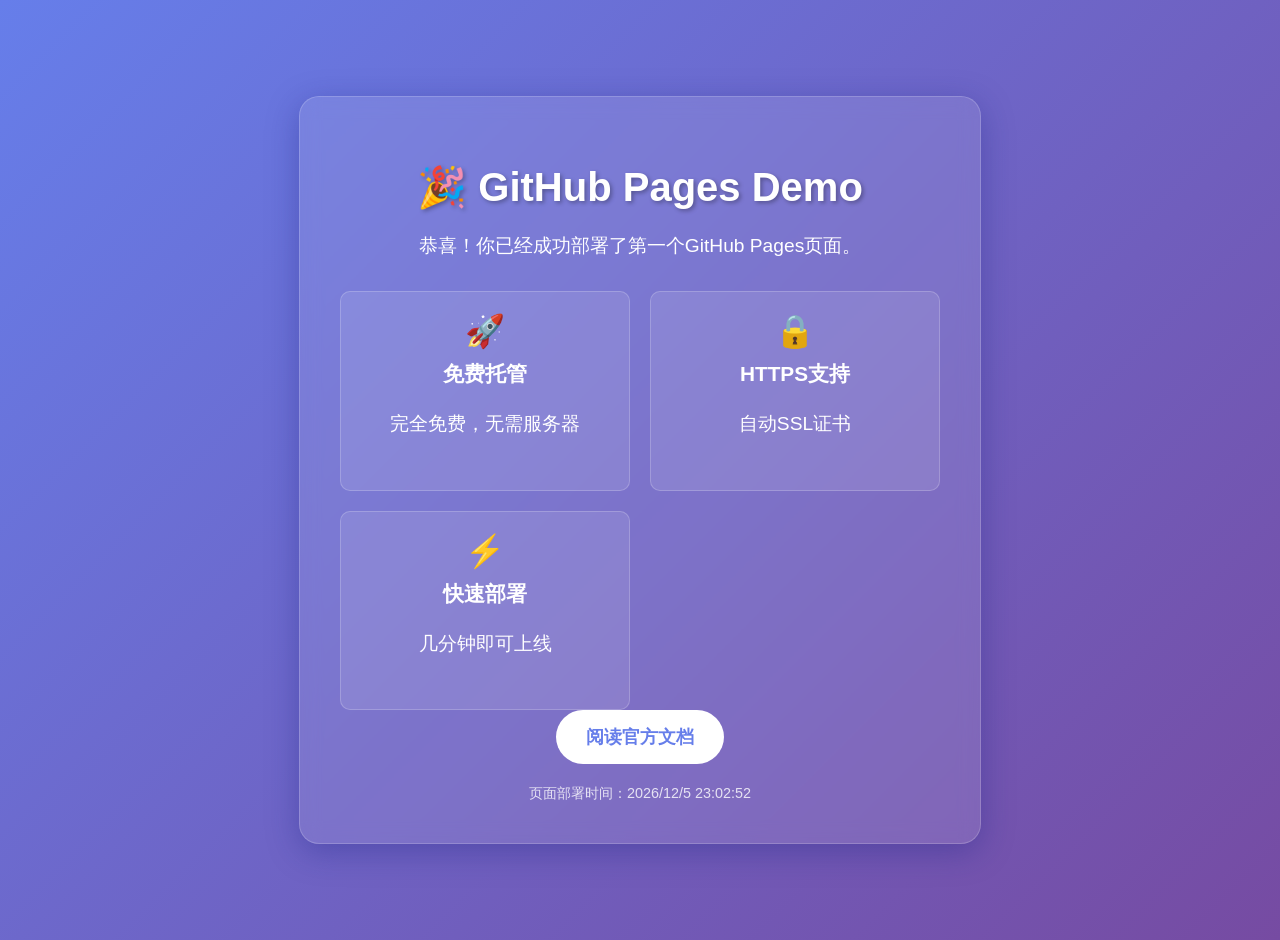
==== index.html @ e5f1f6f4 "first commit" ====
<!DOCTYPE html>
<html lang="zh-CN">
<head>
    <meta charset="UTF-8">
    <meta name="viewport" content="width=device-width, initial-scale=1.0">
    <title>GitHub Pages Demo</title>
    <style>
        body {
            font-family: 'Segoe UI', Tahoma, Geneva, Verdana, sans-serif;
            background: linear-gradient(135deg, #667eea 0%, #764ba2 100%);
            margin: 0;
            padding: 20px;
            display: flex;
            justify-content: center;
            align-items: center;
            min-height: 100vh;
            color: white;
        }
        .container {
            background: rgba(255, 255, 255, 0.1);
            backdrop-filter: blur(10px);
            border-radius: 20px;
            padding: 40px;
            text-align: center;
            box-shadow: 0 8px 32px 0 rgba(31, 38, 135, 0.37);
            border: 1px solid rgba(255, 255, 255, 0.18);
            max-width: 600px;
            width: 100%;
        }
        h1 {
            font-size: 2.5em;
            margin-bottom: 20px;
            text-shadow: 2px 2px 4px rgba(0,0,0,0.3);
        }
        p {
            font-size: 1.2em;
            line-height: 1.6;
            margin-bottom: 30px;
        }
        .button {
            background: white;
            color: #667eea;
            border: none;
            padding: 15px 30px;
            font-size: 1.1em;
            border-radius: 50px;
            cursor: pointer;
            transition: all 0.3s ease;
            font-weight: bold;
            text-decoration: none;
            display: inline-block;
        }
        .button:hover {
            transform: translateY(-3px);
            box-shadow: 0 10px 20px rgba(0,0,0,0.2);
        }
        .features {
            display: grid;
            grid-template-columns: repeat(auto-fit, minmax(200px, 1fr));
            gap: 20px;
            margin-top: 30px;
        }
        .feature {
            background: rgba(255,255,255,0.1);
            padding: 20px;
            border-radius: 10px;
            border: 1px solid rgba(255,255,255,0.2);
        }
        .feature h3 {
            margin-top: 0;
            font-size: 1.3em;
        }
        .emoji {
            font-size: 2em;
            margin-bottom: 10px;
            display: block;
        }
        .time {
            margin-top: 20px;
            font-size: 0.9em;
            opacity: 0.8;
        }
    </style>
</head>
<body>
    <div class="container">
        <h1>🎉 GitHub Pages Demo</h1>
        <p>恭喜！你已经成功部署了第一个GitHub Pages页面。</p>
        
        <div class="features">
            <div class="feature">
                <span class="emoji">🚀</span>
                <h3>免费托管</h3>
                <p>完全免费，无需服务器</p>
            </div>
            <div class="feature">
                <span class="emoji">🔒</span>
                <h3>HTTPS支持</h3>
                <p>自动SSL证书</p>
            </div>
            <div class="feature">
                <span class="emoji">⚡</span>
                <h3>快速部署</h3>
                <p>几分钟即可上线</p>
            </div>
        </div>
        
        <a href="https://docs.github.com/en/pages" class="button" target="_blank">
            阅读官方文档
        </a>
        
        <div class="time">
            页面部署时间：<span id="deploy-time"></span>
        </div>
    </div>

    <script>
        // 显示当前时间
        document.getElementById('deploy-time').textContent = new Date().toLocaleString('zh-CN');
        
        // 添加一些交互效果
        document.querySelector('.button').addEventListener('click', function(e) {
            e.preventDefault();
            alert('🎉 欢迎使用GitHub Pages！这是你的第一个静态网站。');
        });
    </script>
</body>
</html>
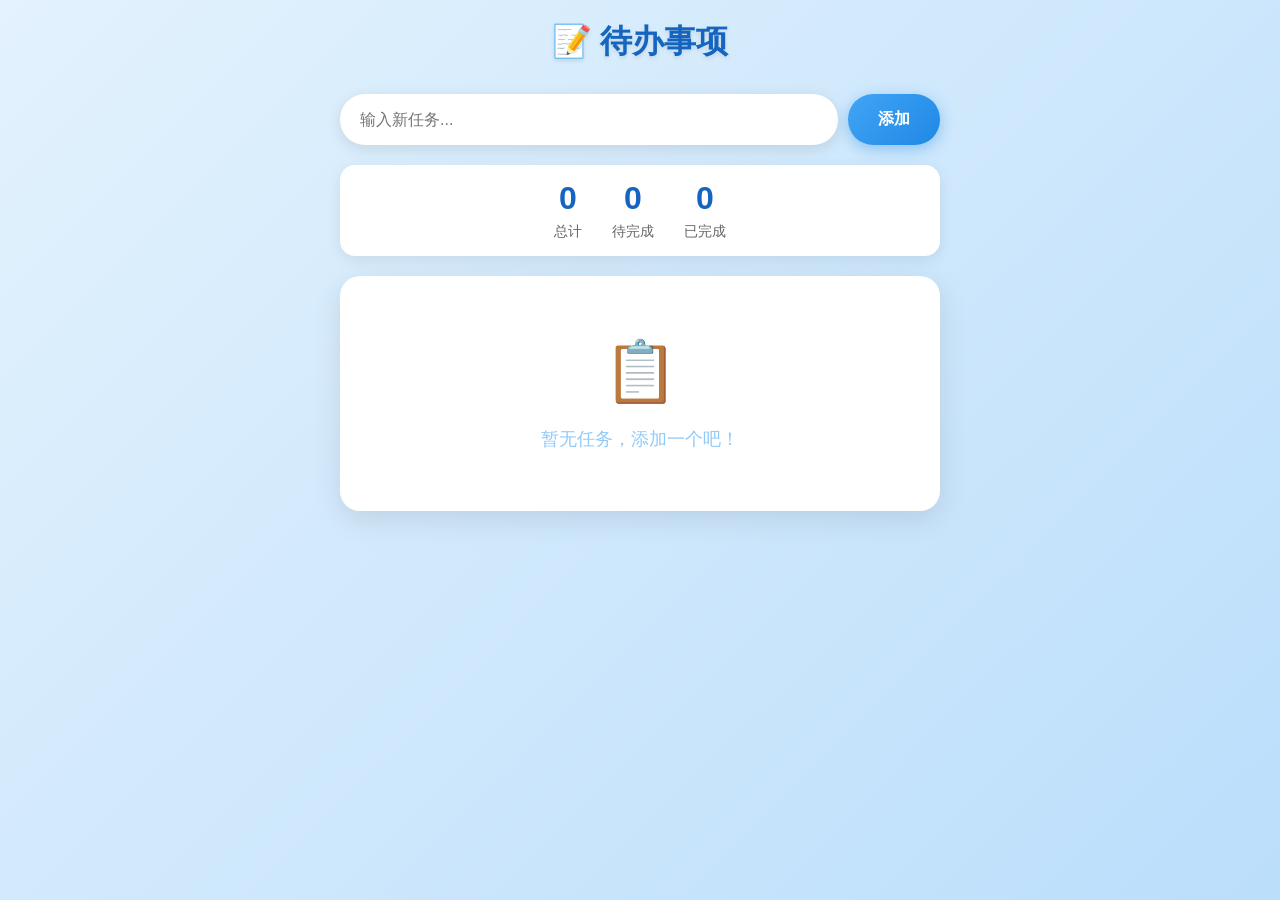
==== commit a595382f: "feat: 待办事项应用" ====
--- a/index.html
+++ b/index.html
@@ -3,126 +3,340 @@
 <head>
     <meta charset="UTF-8">
     <meta name="viewport" content="width=device-width, initial-scale=1.0">
-    <title>GitHub Pages Demo</title>
+    <title>待办事项</title>
     <style>
+        * {
+            margin: 0;
+            padding: 0;
+            box-sizing: border-box;
+        }
+
         body {
-            font-family: 'Segoe UI', Tahoma, Geneva, Verdana, sans-serif;
-            background: linear-gradient(135deg, #667eea 0%, #764ba2 100%);
-            margin: 0;
+            font-family: -apple-system, BlinkMacSystemFont, 'Segoe UI', Roboto, sans-serif;
+            background: linear-gradient(135deg, #e3f2fd 0%, #bbdefb 100%);
+            min-height: 100vh;
             padding: 20px;
+        }
+
+        .container {
+            max-width: 600px;
+            margin: 0 auto;
+        }
+
+        h1 {
+            text-align: center;
+            color: #1565c0;
+            margin-bottom: 30px;
+            font-size: 2em;
+            text-shadow: 0 2px 4px rgba(0,0,0,0.1);
+        }
+
+        .input-section {
+            display: flex;
+            gap: 10px;
+            margin-bottom: 20px;
+        }
+
+        .input-section input {
+            flex: 1;
+            padding: 15px 20px;
+            border: none;
+            border-radius: 25px;
+            font-size: 16px;
+            box-shadow: 0 4px 15px rgba(0,0,0,0.1);
+            outline: none;
+            transition: box-shadow 0.3s;
+        }
+
+        .input-section input:focus {
+            box-shadow: 0 4px 20px rgba(21, 101, 192, 0.3);
+        }
+
+        .input-section button {
+            padding: 15px 30px;
+            background: linear-gradient(135deg, #42a5f5 0%, #1e88e5 100%);
+            color: white;
+            border: none;
+            border-radius: 25px;
+            font-size: 16px;
+            font-weight: bold;
+            cursor: pointer;
+            box-shadow: 0 4px 15px rgba(30, 136, 229, 0.4);
+            transition: all 0.3s;
+        }
+
+        .input-section button:hover {
+            transform: translateY(-2px);
+            box-shadow: 0 6px 20px rgba(30, 136, 229, 0.5);
+        }
+
+        .stats {
             display: flex;
             justify-content: center;
+            gap: 30px;
+            margin-bottom: 20px;
+            padding: 15px;
+            background: white;
+            border-radius: 15px;
+            box-shadow: 0 4px 15px rgba(0,0,0,0.08);
+        }
+
+        .stat-item {
+            text-align: center;
+        }
+
+        .stat-number {
+            font-size: 2em;
+            font-weight: bold;
+            color: #1565c0;
+        }
+
+        .stat-label {
+            font-size: 0.9em;
+            color: #666;
+            margin-top: 5px;
+        }
+
+        .task-list {
+            background: white;
+            border-radius: 20px;
+            box-shadow: 0 8px 30px rgba(0,0,0,0.1);
+            overflow: hidden;
+        }
+
+        .task-item {
+            display: flex;
             align-items: center;
-            min-height: 100vh;
+            padding: 15px 20px;
+            border-bottom: 1px solid #e3f2fd;
+            transition: all 0.3s;
+            animation: slideIn 0.3s ease;
+        }
+
+        @keyframes slideIn {
+            from {
+                opacity: 0;
+                transform: translateX(-20px);
+            }
+            to {
+                opacity: 1;
+                transform: translateX(0);
+            }
+        }
+
+        .task-item:hover {
+            background: #f5f9ff;
+        }
+
+        .task-item:last-child {
+            border-bottom: none;
+        }
+
+        .task-checkbox {
+            width: 24px;
+            height: 24px;
+            border: 2px solid #90caf9;
+            border-radius: 50%;
+            margin-right: 15px;
+            cursor: pointer;
+            display: flex;
+            align-items: center;
+            justify-content: center;
+            transition: all 0.3s;
+            flex-shrink: 0;
+        }
+
+        .task-checkbox:hover {
+            border-color: #1e88e5;
+        }
+
+        .task-checkbox.checked {
+            background: linear-gradient(135deg, #42a5f5 0%, #1e88e5 100%);
+            border-color: #1e88e5;
+        }
+
+        .task-checkbox.checked::after {
+            content: '✓';
             color: white;
-        }
-        .container {
-            background: rgba(255, 255, 255, 0.1);
-            backdrop-filter: blur(10px);
-            border-radius: 20px;
-            padding: 40px;
+            font-size: 14px;
+            font-weight: bold;
+        }
+
+        .task-content {
+            flex: 1;
+            font-size: 16px;
+            color: #333;
+            transition: all 0.3s;
+        }
+
+        .task-content.completed {
+            text-decoration: line-through;
+            color: #999;
+        }
+
+        .task-delete {
+            width: 36px;
+            height: 36px;
+            background: #ffebee;
+            color: #ef5350;
+            border: none;
+            border-radius: 50%;
+            cursor: pointer;
+            font-size: 18px;
+            display: flex;
+            align-items: center;
+            justify-content: center;
+            transition: all 0.3s;
+            flex-shrink: 0;
+            margin-left: 10px;
+        }
+
+        .task-delete:hover {
+            background: #ef5350;
+            color: white;
+            transform: scale(1.1);
+        }
+
+        .empty-state {
             text-align: center;
-            box-shadow: 0 8px 32px 0 rgba(31, 38, 135, 0.37);
-            border: 1px solid rgba(255, 255, 255, 0.18);
-            max-width: 600px;
-            width: 100%;
-        }
-        h1 {
-            font-size: 2.5em;
+            padding: 60px 20px;
+            color: #90caf9;
+        }
+
+        .empty-state .icon {
+            font-size: 60px;
             margin-bottom: 20px;
-            text-shadow: 2px 2px 4px rgba(0,0,0,0.3);
-        }
-        p {
-            font-size: 1.2em;
-            line-height: 1.6;
-            margin-bottom: 30px;
-        }
-        .button {
-            background: white;
-            color: #667eea;
-            border: none;
-            padding: 15px 30px;
-            font-size: 1.1em;
-            border-radius: 50px;
-            cursor: pointer;
-            transition: all 0.3s ease;
-            font-weight: bold;
-            text-decoration: none;
-            display: inline-block;
-        }
-        .button:hover {
-            transform: translateY(-3px);
-            box-shadow: 0 10px 20px rgba(0,0,0,0.2);
-        }
-        .features {
-            display: grid;
-            grid-template-columns: repeat(auto-fit, minmax(200px, 1fr));
-            gap: 20px;
-            margin-top: 30px;
-        }
-        .feature {
-            background: rgba(255,255,255,0.1);
-            padding: 20px;
-            border-radius: 10px;
-            border: 1px solid rgba(255,255,255,0.2);
-        }
-        .feature h3 {
-            margin-top: 0;
-            font-size: 1.3em;
-        }
-        .emoji {
-            font-size: 2em;
-            margin-bottom: 10px;
-            display: block;
-        }
-        .time {
-            margin-top: 20px;
-            font-size: 0.9em;
-            opacity: 0.8;
+        }
+
+        .empty-state p {
+            font-size: 18px;
+        }
+
+        @media (max-width: 500px) {
+            h1 {
+                font-size: 1.5em;
+            }
+
+            .input-section {
+                flex-direction: column;
+            }
+
+            .input-section button {
+                width: 100%;
+            }
+
+            .stats {
+                gap: 15px;
+            }
+
+            .stat-number {
+                font-size: 1.5em;
+            }
         }
     </style>
 </head>
 <body>
     <div class="container">
-        <h1>🎉 GitHub Pages Demo</h1>
-        <p>恭喜！你已经成功部署了第一个GitHub Pages页面。</p>
-        
-        <div class="features">
-            <div class="feature">
-                <span class="emoji">🚀</span>
-                <h3>免费托管</h3>
-                <p>完全免费，无需服务器</p>
+        <h1>📝 待办事项</h1>
+
+        <div class="input-section">
+            <input type="text" id="taskInput" placeholder="输入新任务..." onkeypress="if(event.key==='Enter')addTask()">
+            <button onclick="addTask()">添加</button>
+        </div>
+
+        <div class="stats">
+            <div class="stat-item">
+                <div class="stat-number" id="totalCount">0</div>
+                <div class="stat-label">总计</div>
             </div>
-            <div class="feature">
-                <span class="emoji">🔒</span>
-                <h3>HTTPS支持</h3>
-                <p>自动SSL证书</p>
+            <div class="stat-item">
+                <div class="stat-number" id="pendingCount">0</div>
+                <div class="stat-label">待完成</div>
             </div>
-            <div class="feature">
-                <span class="emoji">⚡</span>
-                <h3>快速部署</h3>
-                <p>几分钟即可上线</p>
+            <div class="stat-item">
+                <div class="stat-number" id="completedCount">0</div>
+                <div class="stat-label">已完成</div>
             </div>
         </div>
-        
-        <a href="https://docs.github.com/en/pages" class="button" target="_blank">
-            阅读官方文档
-        </a>
-        
-        <div class="time">
-            页面部署时间：<span id="deploy-time"></span>
-        </div>
+
+        <div class="task-list" id="taskList"></div>
     </div>
 
     <script>
-        // 显示当前时间
-        document.getElementById('deploy-time').textContent = new Date().toLocaleString('zh-CN');
-        
-        // 添加一些交互效果
-        document.querySelector('.button').addEventListener('click', function(e) {
-            e.preventDefault();
-            alert('🎉 欢迎使用GitHub Pages！这是你的第一个静态网站。');
-        });
+        let tasks = JSON.parse(localStorage.getItem('tasks')) || [];
+
+        function saveTasks() {
+            localStorage.setItem('tasks', JSON.stringify(tasks));
+        }
+
+        function addTask() {
+            const input = document.getElementById('taskInput');
+            const content = input.value.trim();
+            if (!content) return;
+
+            tasks.unshift({
+                id: Date.now(),
+                content: content,
+                completed: false
+            });
+
+            saveTasks();
+            render();
+            input.value = '';
+            input.focus();
+        }
+
+        function toggleTask(id) {
+            const task = tasks.find(t => t.id === id);
+            if (task) {
+                task.completed = !task.completed;
+                saveTasks();
+                render();
+            }
+        }
+
+        function deleteTask(id) {
+            tasks = tasks.filter(t => t.id !== id);
+            saveTasks();
+            render();
+        }
+
+        function render() {
+            const list = document.getElementById('taskList');
+            const completed = tasks.filter(t => t.completed).length;
+            const pending = tasks.length - completed;
+
+            document.getElementById('totalCount').textContent = tasks.length;
+            document.getElementById('pendingCount').textContent = pending;
+            document.getElementById('completedCount').textContent = completed;
+
+            if (tasks.length === 0) {
+                list.innerHTML = `
+                    <div class="empty-state">
+                        <div class="icon">📋</div>
+                        <p>暂无任务，添加一个吧！</p>
+                    </div>
+                `;
+                return;
+            }
+
+            list.innerHTML = tasks.map(task => `
+                <div class="task-item">
+                    <div class="task-checkbox ${task.completed ? 'checked' : ''}" 
+                         onclick="toggleTask(${task.id})"></div>
+                    <span class="task-content ${task.completed ? 'completed' : ''}">${escapeHtml(task.content)}</span>
+                    <button class="task-delete" onclick="deleteTask(${task.id})">×</button>
+                </div>
+            `).join('');
+        }
+
+        function escapeHtml(text) {
+            const div = document.createElement('div');
+            div.textContent = text;
+            return div.innerHTML;
+        }
+
+        render();
     </script>
 </body>
 </html>
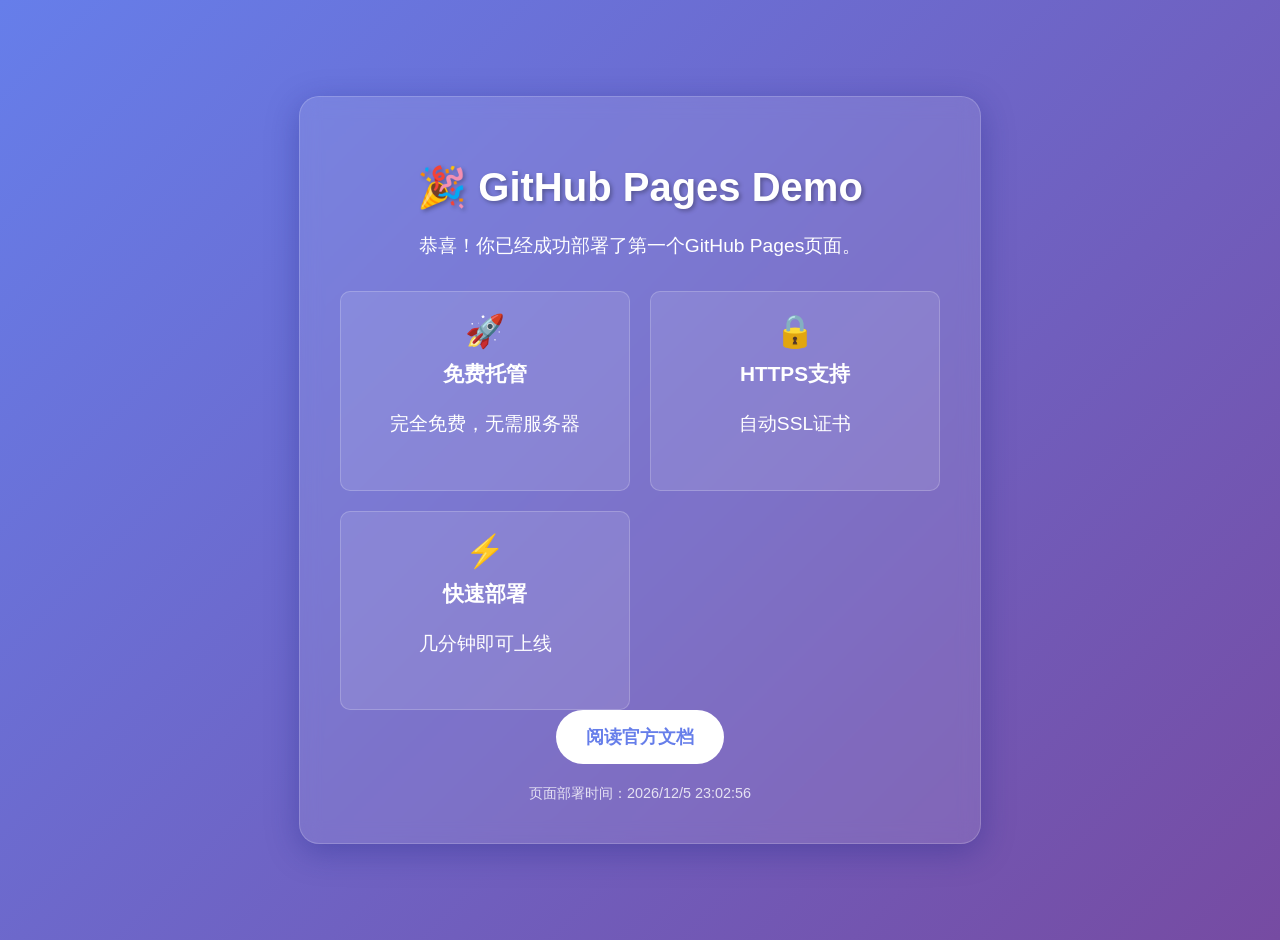
==== commit d5e2811b: "feat: 初始化 myhtml 项目" ====
--- a/index.html
+++ b/index.html
@@ -3,340 +3,126 @@
 <head>
     <meta charset="UTF-8">
     <meta name="viewport" content="width=device-width, initial-scale=1.0">
-    <title>待办事项</title>
+    <title>GitHub Pages Demo</title>
     <style>
-        * {
+        body {
+            font-family: 'Segoe UI', Tahoma, Geneva, Verdana, sans-serif;
+            background: linear-gradient(135deg, #667eea 0%, #764ba2 100%);
             margin: 0;
-            padding: 0;
-            box-sizing: border-box;
-        }
-
-        body {
-            font-family: -apple-system, BlinkMacSystemFont, 'Segoe UI', Roboto, sans-serif;
-            background: linear-gradient(135deg, #e3f2fd 0%, #bbdefb 100%);
-            min-height: 100vh;
             padding: 20px;
-        }
-
-        .container {
-            max-width: 600px;
-            margin: 0 auto;
-        }
-
-        h1 {
-            text-align: center;
-            color: #1565c0;
-            margin-bottom: 30px;
-            font-size: 2em;
-            text-shadow: 0 2px 4px rgba(0,0,0,0.1);
-        }
-
-        .input-section {
-            display: flex;
-            gap: 10px;
-            margin-bottom: 20px;
-        }
-
-        .input-section input {
-            flex: 1;
-            padding: 15px 20px;
-            border: none;
-            border-radius: 25px;
-            font-size: 16px;
-            box-shadow: 0 4px 15px rgba(0,0,0,0.1);
-            outline: none;
-            transition: box-shadow 0.3s;
-        }
-
-        .input-section input:focus {
-            box-shadow: 0 4px 20px rgba(21, 101, 192, 0.3);
-        }
-
-        .input-section button {
-            padding: 15px 30px;
-            background: linear-gradient(135deg, #42a5f5 0%, #1e88e5 100%);
-            color: white;
-            border: none;
-            border-radius: 25px;
-            font-size: 16px;
-            font-weight: bold;
-            cursor: pointer;
-            box-shadow: 0 4px 15px rgba(30, 136, 229, 0.4);
-            transition: all 0.3s;
-        }
-
-        .input-section button:hover {
-            transform: translateY(-2px);
-            box-shadow: 0 6px 20px rgba(30, 136, 229, 0.5);
-        }
-
-        .stats {
             display: flex;
             justify-content: center;
-            gap: 30px;
+            align-items: center;
+            min-height: 100vh;
+            color: white;
+        }
+        .container {
+            background: rgba(255, 255, 255, 0.1);
+            backdrop-filter: blur(10px);
+            border-radius: 20px;
+            padding: 40px;
+            text-align: center;
+            box-shadow: 0 8px 32px 0 rgba(31, 38, 135, 0.37);
+            border: 1px solid rgba(255, 255, 255, 0.18);
+            max-width: 600px;
+            width: 100%;
+        }
+        h1 {
+            font-size: 2.5em;
             margin-bottom: 20px;
-            padding: 15px;
+            text-shadow: 2px 2px 4px rgba(0,0,0,0.3);
+        }
+        p {
+            font-size: 1.2em;
+            line-height: 1.6;
+            margin-bottom: 30px;
+        }
+        .button {
             background: white;
-            border-radius: 15px;
-            box-shadow: 0 4px 15px rgba(0,0,0,0.08);
+            color: #667eea;
+            border: none;
+            padding: 15px 30px;
+            font-size: 1.1em;
+            border-radius: 50px;
+            cursor: pointer;
+            transition: all 0.3s ease;
+            font-weight: bold;
+            text-decoration: none;
+            display: inline-block;
         }
-
-        .stat-item {
-            text-align: center;
+        .button:hover {
+            transform: translateY(-3px);
+            box-shadow: 0 10px 20px rgba(0,0,0,0.2);
         }
-
-        .stat-number {
+        .features {
+            display: grid;
+            grid-template-columns: repeat(auto-fit, minmax(200px, 1fr));
+            gap: 20px;
+            margin-top: 30px;
+        }
+        .feature {
+            background: rgba(255,255,255,0.1);
+            padding: 20px;
+            border-radius: 10px;
+            border: 1px solid rgba(255,255,255,0.2);
+        }
+        .feature h3 {
+            margin-top: 0;
+            font-size: 1.3em;
+        }
+        .emoji {
             font-size: 2em;
-            font-weight: bold;
-            color: #1565c0;
+            margin-bottom: 10px;
+            display: block;
         }
-
-        .stat-label {
+        .time {
+            margin-top: 20px;
             font-size: 0.9em;
-            color: #666;
-            margin-top: 5px;
-        }
-
-        .task-list {
-            background: white;
-            border-radius: 20px;
-            box-shadow: 0 8px 30px rgba(0,0,0,0.1);
-            overflow: hidden;
-        }
-
-        .task-item {
-            display: flex;
-            align-items: center;
-            padding: 15px 20px;
-            border-bottom: 1px solid #e3f2fd;
-            transition: all 0.3s;
-            animation: slideIn 0.3s ease;
-        }
-
-        @keyframes slideIn {
-            from {
-                opacity: 0;
-                transform: translateX(-20px);
-            }
-            to {
-                opacity: 1;
-                transform: translateX(0);
-            }
-        }
-
-        .task-item:hover {
-            background: #f5f9ff;
-        }
-
-        .task-item:last-child {
-            border-bottom: none;
-        }
-
-        .task-checkbox {
-            width: 24px;
-            height: 24px;
-            border: 2px solid #90caf9;
-            border-radius: 50%;
-            margin-right: 15px;
-            cursor: pointer;
-            display: flex;
-            align-items: center;
-            justify-content: center;
-            transition: all 0.3s;
-            flex-shrink: 0;
-        }
-
-        .task-checkbox:hover {
-            border-color: #1e88e5;
-        }
-
-        .task-checkbox.checked {
-            background: linear-gradient(135deg, #42a5f5 0%, #1e88e5 100%);
-            border-color: #1e88e5;
-        }
-
-        .task-checkbox.checked::after {
-            content: '✓';
-            color: white;
-            font-size: 14px;
-            font-weight: bold;
-        }
-
-        .task-content {
-            flex: 1;
-            font-size: 16px;
-            color: #333;
-            transition: all 0.3s;
-        }
-
-        .task-content.completed {
-            text-decoration: line-through;
-            color: #999;
-        }
-
-        .task-delete {
-            width: 36px;
-            height: 36px;
-            background: #ffebee;
-            color: #ef5350;
-            border: none;
-            border-radius: 50%;
-            cursor: pointer;
-            font-size: 18px;
-            display: flex;
-            align-items: center;
-            justify-content: center;
-            transition: all 0.3s;
-            flex-shrink: 0;
-            margin-left: 10px;
-        }
-
-        .task-delete:hover {
-            background: #ef5350;
-            color: white;
-            transform: scale(1.1);
-        }
-
-        .empty-state {
-            text-align: center;
-            padding: 60px 20px;
-            color: #90caf9;
-        }
-
-        .empty-state .icon {
-            font-size: 60px;
-            margin-bottom: 20px;
-        }
-
-        .empty-state p {
-            font-size: 18px;
-        }
-
-        @media (max-width: 500px) {
-            h1 {
-                font-size: 1.5em;
-            }
-
-            .input-section {
-                flex-direction: column;
-            }
-
-            .input-section button {
-                width: 100%;
-            }
-
-            .stats {
-                gap: 15px;
-            }
-
-            .stat-number {
-                font-size: 1.5em;
-            }
+            opacity: 0.8;
         }
     </style>
 </head>
 <body>
     <div class="container">
-        <h1>📝 待办事项</h1>
-
-        <div class="input-section">
-            <input type="text" id="taskInput" placeholder="输入新任务..." onkeypress="if(event.key==='Enter')addTask()">
-            <button onclick="addTask()">添加</button>
-        </div>
-
-        <div class="stats">
-            <div class="stat-item">
-                <div class="stat-number" id="totalCount">0</div>
-                <div class="stat-label">总计</div>
+        <h1>🎉 GitHub Pages Demo</h1>
+        <p>恭喜！你已经成功部署了第一个GitHub Pages页面。</p>
+        
+        <div class="features">
+            <div class="feature">
+                <span class="emoji">🚀</span>
+                <h3>免费托管</h3>
+                <p>完全免费，无需服务器</p>
             </div>
-            <div class="stat-item">
-                <div class="stat-number" id="pendingCount">0</div>
-                <div class="stat-label">待完成</div>
+            <div class="feature">
+                <span class="emoji">🔒</span>
+                <h3>HTTPS支持</h3>
+                <p>自动SSL证书</p>
             </div>
-            <div class="stat-item">
-                <div class="stat-number" id="completedCount">0</div>
-                <div class="stat-label">已完成</div>
+            <div class="feature">
+                <span class="emoji">⚡</span>
+                <h3>快速部署</h3>
+                <p>几分钟即可上线</p>
             </div>
         </div>
-
-        <div class="task-list" id="taskList"></div>
+        
+        <a href="https://docs.github.com/en/pages" class="button" target="_blank">
+            阅读官方文档
+        </a>
+        
+        <div class="time">
+            页面部署时间：<span id="deploy-time"></span>
+        </div>
     </div>
 
     <script>
-        let tasks = JSON.parse(localStorage.getItem('tasks')) || [];
-
-        function saveTasks() {
-            localStorage.setItem('tasks', JSON.stringify(tasks));
-        }
-
-        function addTask() {
-            const input = document.getElementById('taskInput');
-            const content = input.value.trim();
-            if (!content) return;
-
-            tasks.unshift({
-                id: Date.now(),
-                content: content,
-                completed: false
-            });
-
-            saveTasks();
-            render();
-            input.value = '';
-            input.focus();
-        }
-
-        function toggleTask(id) {
-            const task = tasks.find(t => t.id === id);
-            if (task) {
-                task.completed = !task.completed;
-                saveTasks();
-                render();
-            }
-        }
-
-        function deleteTask(id) {
-            tasks = tasks.filter(t => t.id !== id);
-            saveTasks();
-            render();
-        }
-
-        function render() {
-            const list = document.getElementById('taskList');
-            const completed = tasks.filter(t => t.completed).length;
-            const pending = tasks.length - completed;
-
-            document.getElementById('totalCount').textContent = tasks.length;
-            document.getElementById('pendingCount').textContent = pending;
-            document.getElementById('completedCount').textContent = completed;
-
-            if (tasks.length === 0) {
-                list.innerHTML = `
-                    <div class="empty-state">
-                        <div class="icon">📋</div>
-                        <p>暂无任务，添加一个吧！</p>
-                    </div>
-                `;
-                return;
-            }
-
-            list.innerHTML = tasks.map(task => `
-                <div class="task-item">
-                    <div class="task-checkbox ${task.completed ? 'checked' : ''}" 
-                         onclick="toggleTask(${task.id})"></div>
-                    <span class="task-content ${task.completed ? 'completed' : ''}">${escapeHtml(task.content)}</span>
-                    <button class="task-delete" onclick="deleteTask(${task.id})">×</button>
-                </div>
-            `).join('');
-        }
-
-        function escapeHtml(text) {
-            const div = document.createElement('div');
-            div.textContent = text;
-            return div.innerHTML;
-        }
-
-        render();
+        // 显示当前时间
+        document.getElementById('deploy-time').textContent = new Date().toLocaleString('zh-CN');
+        
+        // 添加一些交互效果
+        document.querySelector('.button').addEventListener('click', function(e) {
+            e.preventDefault();
+            alert('🎉 欢迎使用GitHub Pages！这是你的第一个静态网站。');
+        });
     </script>
 </body>
 </html>
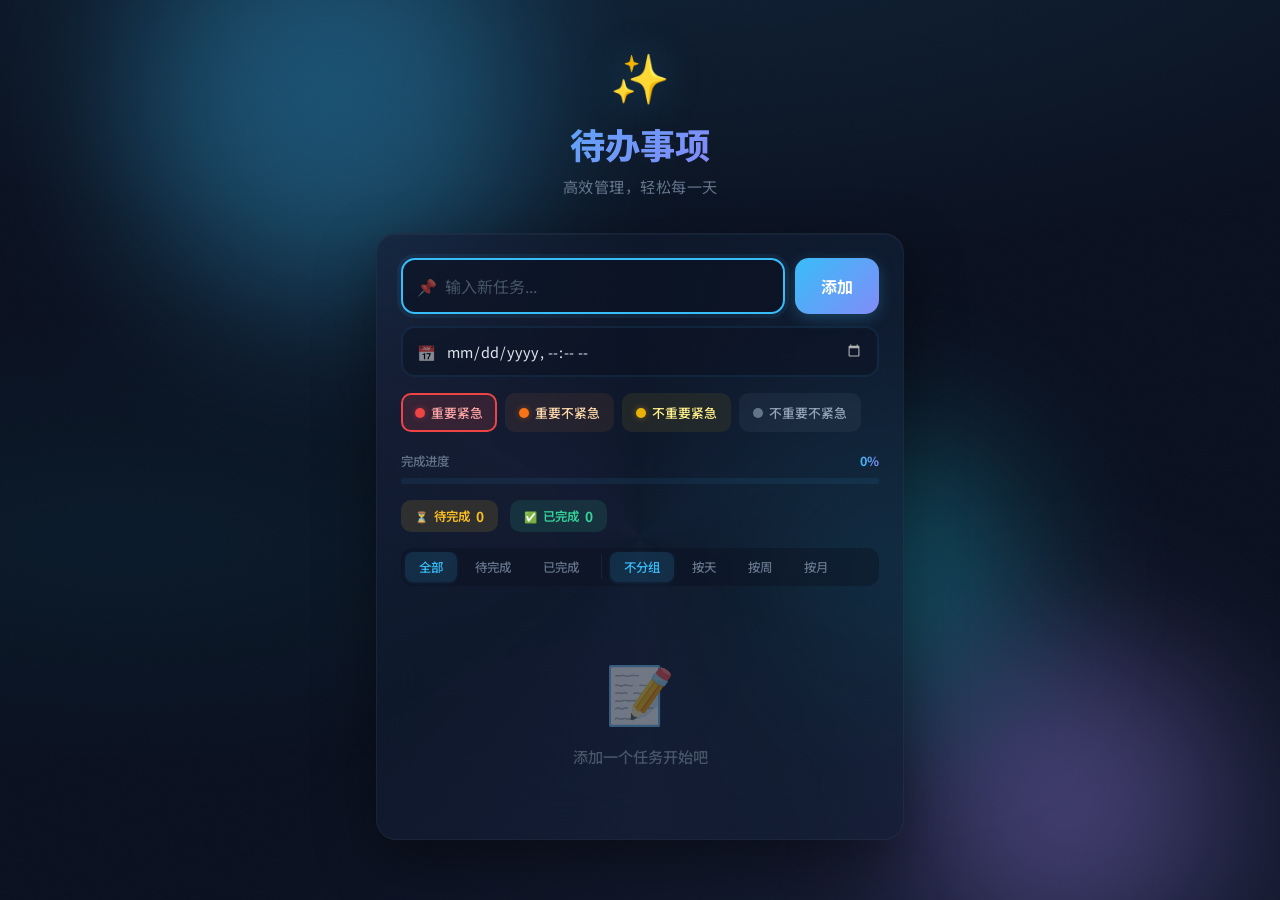
==== commit 3f9f8333: "chore: 将前端文件移至仓库根目录以支持 GitHub Pages" ====
--- a/index.html
+++ b/index.html
@@ -3,126 +3,98 @@
 <head>
     <meta charset="UTF-8">
     <meta name="viewport" content="width=device-width, initial-scale=1.0">
-    <title>GitHub Pages Demo</title>
-    <style>
-        body {
-            font-family: 'Segoe UI', Tahoma, Geneva, Verdana, sans-serif;
-            background: linear-gradient(135deg, #667eea 0%, #764ba2 100%);
-            margin: 0;
-            padding: 20px;
-            display: flex;
-            justify-content: center;
-            align-items: center;
-            min-height: 100vh;
-            color: white;
-        }
-        .container {
-            background: rgba(255, 255, 255, 0.1);
-            backdrop-filter: blur(10px);
-            border-radius: 20px;
-            padding: 40px;
-            text-align: center;
-            box-shadow: 0 8px 32px 0 rgba(31, 38, 135, 0.37);
-            border: 1px solid rgba(255, 255, 255, 0.18);
-            max-width: 600px;
-            width: 100%;
-        }
-        h1 {
-            font-size: 2.5em;
-            margin-bottom: 20px;
-            text-shadow: 2px 2px 4px rgba(0,0,0,0.3);
-        }
-        p {
-            font-size: 1.2em;
-            line-height: 1.6;
-            margin-bottom: 30px;
-        }
-        .button {
-            background: white;
-            color: #667eea;
-            border: none;
-            padding: 15px 30px;
-            font-size: 1.1em;
-            border-radius: 50px;
-            cursor: pointer;
-            transition: all 0.3s ease;
-            font-weight: bold;
-            text-decoration: none;
-            display: inline-block;
-        }
-        .button:hover {
-            transform: translateY(-3px);
-            box-shadow: 0 10px 20px rgba(0,0,0,0.2);
-        }
-        .features {
-            display: grid;
-            grid-template-columns: repeat(auto-fit, minmax(200px, 1fr));
-            gap: 20px;
-            margin-top: 30px;
-        }
-        .feature {
-            background: rgba(255,255,255,0.1);
-            padding: 20px;
-            border-radius: 10px;
-            border: 1px solid rgba(255,255,255,0.2);
-        }
-        .feature h3 {
-            margin-top: 0;
-            font-size: 1.3em;
-        }
-        .emoji {
-            font-size: 2em;
-            margin-bottom: 10px;
-            display: block;
-        }
-        .time {
-            margin-top: 20px;
-            font-size: 0.9em;
-            opacity: 0.8;
-        }
-    </style>
+    <title>待办事项</title>
+    <link rel="preconnect" href="https://fonts.googleapis.com">
+    <link rel="preconnect" href="https://fonts.gstatic.com" crossorigin>
+    <link href="https://fonts.googleapis.com/css2?family=Noto+Sans+SC:wght@400;500;600;700;800&display=swap" rel="stylesheet">
+    <link rel="stylesheet" href="css/style.css">
 </head>
 <body>
-    <div class="container">
-        <h1>🎉 GitHub Pages Demo</h1>
-        <p>恭喜！你已经成功部署了第一个GitHub Pages页面。</p>
-        
-        <div class="features">
-            <div class="feature">
-                <span class="emoji">🚀</span>
-                <h3>免费托管</h3>
-                <p>完全免费，无需服务器</p>
+    <div class="bg"></div>
+    <div class="noise"></div>
+    <div class="orbs"><div class="orb"></div><div class="orb"></div><div class="orb"></div></div>
+    <div class="confetti-container" id="confetti"></div>
+
+    <div class="app">
+        <div class="header">
+            <div class="icon">✨</div>
+            <h1>待办事项</h1>
+            <p>高效管理，轻松每一天</p>
+        </div>
+
+        <div class="card">
+            <div class="card-glow"></div>
+            <div class="input-group">
+                <div class="input-wrap">
+                    <span class="input-icon">📌</span>
+                    <input type="text" id="taskInput" placeholder="输入新任务..." autofocus>
+                </div>
+                <button onclick="addTask()" class="btn-add">添加</button>
             </div>
-            <div class="feature">
-                <span class="emoji">🔒</span>
-                <h3>HTTPS支持</h3>
-                <p>自动SSL证书</p>
+
+            <div class="due-row">
+                <span class="due-icon">📅</span>
+                <input type="datetime-local" id="dueDate">
             </div>
-            <div class="feature">
-                <span class="emoji">⚡</span>
-                <h3>快速部署</h3>
-                <p>几分钟即可上线</p>
+
+            <div class="priority-selector">
+                <label class="p-urgent-important">
+                    <input type="radio" name="priority" value="urgent-important" checked>
+                    <span class="dot"></span>重要紧急
+                </label>
+                <label class="p-not-urgent-important">
+                    <input type="radio" name="priority" value="not-urgent-important">
+                    <span class="dot"></span>重要不紧急
+                </label>
+                <label class="p-urgent-not-important">
+                    <input type="radio" name="priority" value="urgent-not-important">
+                    <span class="dot"></span>不重要紧急
+                </label>
+                <label class="p-not-urgent-not-important">
+                    <input type="radio" name="priority" value="not-urgent-not-important">
+                    <span class="dot"></span>不重要不紧急
+                </label>
             </div>
-        </div>
-        
-        <a href="https://docs.github.com/en/pages" class="button" target="_blank">
-            阅读官方文档
-        </a>
-        
-        <div class="time">
-            页面部署时间：<span id="deploy-time"></span>
+
+            <div class="progress-section">
+                <div class="progress-header">
+                    <span>完成进度</span>
+                    <span class="progress-text" id="progressText">0%</span>
+                </div>
+                <div class="progress-bar"><div class="progress-fill" id="progressFill" style="width:0%"></div></div>
+            </div>
+
+            <div class="stats-bar">
+                <div class="stats">
+                    <div class="stat stat-pending"><span class="stat-icon">⏳</span>待完成 <strong id="pendingCount">0</strong></div>
+                    <div class="stat stat-done"><span class="stat-icon">✅</span>已完成 <strong id="doneCount">0</strong></div>
+                </div>
+            </div>
+
+            <div class="toolbar" id="filterBar">
+                <div class="toolbar-group">
+                    <button class="active" onclick="setFilter('all', this)">全部</button>
+                    <button onclick="setFilter('pending', this)">待完成</button>
+                    <button onclick="setFilter('done', this)">已完成</button>
+                </div>
+                <div class="toolbar-divider"></div>
+                <div class="toolbar-group">
+                    <button class="active" onclick="setGroup('none', this)">不分组</button>
+                    <button onclick="setGroup('day', this)">按天</button>
+                    <button onclick="setGroup('week', this)">按周</button>
+                    <button onclick="setGroup('month', this)">按月</button>
+                </div>
+            </div>
+
+            <div id="taskListContainer"></div>
+
+            <div class="card-footer" id="cardFooter" style="display:none">
+                <span class="footer-text" id="footerText">共 <strong id="totalCount">0</strong> 项任务</span>
+                <button class="btn-clear" onclick="clearCompleted()">清除已完成</button>
+            </div>
         </div>
     </div>
 
-    <script>
-        // 显示当前时间
-        document.getElementById('deploy-time').textContent = new Date().toLocaleString('zh-CN');
-        
-        // 添加一些交互效果
-        document.querySelector('.button').addEventListener('click', function(e) {
-            e.preventDefault();
-            alert('🎉 欢迎使用GitHub Pages！这是你的第一个静态网站。');
-        });
-    </script>
+    <script src="js/app.js"></script>
 </body>
-</html>+</html>
--- a/css/style.css
+++ b/css/style.css
@@ -0,0 +1,571 @@
+* { margin: 0; padding: 0; box-sizing: border-box; }
+
+:root {
+    --bg: #0b1120;
+    --surface: rgba(18, 28, 50, 0.65);
+    --border: rgba(148, 163, 184, 0.08);
+    --text: #e2e8f0;
+    --text-dim: #64748b;
+    --accent: #38bdf8;
+    --accent2: #818cf8;
+    --accent3: #c084fc;
+    --danger: #ef4444;
+    --warn: #f97316;
+    --yellow: #eab308;
+    --green: #34d399;
+    --radius: 16px;
+}
+
+html { scroll-behavior: smooth; }
+
+body {
+    font-family: 'Noto Sans SC', 'Segoe UI', system-ui, -apple-system, sans-serif;
+    background: var(--bg);
+    min-height: 100vh;
+    overflow-x: hidden;
+    color: var(--text);
+}
+
+/* ===== Custom Scrollbar ===== */
+::-webkit-scrollbar { width: 6px; }
+::-webkit-scrollbar-track { background: transparent; }
+::-webkit-scrollbar-thumb {
+    background: rgba(56, 189, 248, 0.2);
+    border-radius: 3px;
+}
+::-webkit-scrollbar-thumb:hover { background: rgba(56, 189, 248, 0.4); }
+
+::selection {
+    background: rgba(56, 189, 248, 0.3);
+    color: #fff;
+}
+
+/* ===== Background Layers ===== */
+.bg {
+    position: fixed; inset: 0; z-index: 0;
+    pointer-events: none;
+    background:
+        radial-gradient(ellipse 80% 45% at 50% -15%, rgba(56,189,248,0.12), transparent),
+        radial-gradient(ellipse 60% 35% at 80% 100%, rgba(129,140,248,0.08), transparent),
+        radial-gradient(ellipse 50% 25% at 10% 60%, rgba(6,182,212,0.06), transparent);
+}
+
+.noise {
+    position: fixed; inset: 0; z-index: 0;
+    pointer-events: none;
+    opacity: 0.015;
+    background-image: url("data:image/svg+xml,%3Csvg viewBox='0 0 256 256' xmlns='http://www.w3.org/2000/svg'%3E%3Cfilter id='noise'%3E%3CfeTurbulence type='fractalNoise' baseFrequency='0.9' numOctaves='4' stitchTiles='stitch'/%3E%3C/filter%3E%3Crect width='100%25' height='100%25' filter='url(%23noise)'/%3E%3C/svg%3E");
+    background-repeat: repeat;
+    background-size: 256px 256px;
+}
+
+.orbs { position: fixed; inset: 0; z-index: 0; pointer-events: none; overflow: hidden; }
+.orb {
+    position: absolute; border-radius: 50%; filter: blur(80px); opacity: 0.35;
+    animation: float 20s ease-in-out infinite;
+}
+.orb:nth-child(1) { width: 400px; height: 400px; background: #38bdf8; top: -10%; left: 10%; animation-delay: 0s; }
+.orb:nth-child(2) { width: 300px; height: 300px; background: #a78bfa; bottom: -5%; right: 5%; animation-delay: -7s; }
+.orb:nth-child(3) { width: 250px; height: 250px; background: #22d3ee; top: 50%; left: 60%; animation-delay: -14s; }
+@keyframes float {
+    0%, 100% { transform: translate(0, 0) scale(1); }
+    33% { transform: translate(30px, -40px) scale(1.05); }
+    66% { transform: translate(-20px, 20px) scale(0.95); }
+}
+
+/* ===== App Container ===== */
+.app {
+    position: relative; z-index: 1;
+    max-width: 560px; margin: 0 auto;
+    padding: 40px 16px 60px;
+}
+
+/* ===== Header ===== */
+.header { text-align: center; margin-bottom: 36px; }
+.header .icon {
+    font-size: 3em; margin-bottom: 8px;
+    display: inline-block;
+    animation: bounceIn 0.6s cubic-bezier(0.34, 1.56, 0.64, 1);
+    filter: drop-shadow(0 0 20px rgba(56,189,248,0.3));
+}
+.header h1 {
+    font-size: 2.2em; font-weight: 800;
+    background: linear-gradient(135deg, #38bdf8, #818cf8, #c084fc, #38bdf8);
+    background-size: 200% auto;
+    -webkit-background-clip: text; -webkit-text-fill-color: transparent;
+    background-clip: text;
+    animation: shimmer 3s linear infinite;
+}
+@keyframes shimmer {
+    0% { background-position: 0% center; }
+    100% { background-position: 200% center; }
+}
+.header p { color: var(--text-dim); margin-top: 6px; font-size: 0.95em; letter-spacing: 0.5px; }
+
+/* ===== Card ===== */
+.card {
+    background: #121c32;
+    background: var(--surface);
+    border: 1px solid rgba(148, 163, 184, 0.08);
+    border-radius: 20px;
+    padding: 24px;
+    box-shadow:
+        0 20px 60px rgba(0,0,0,0.4),
+        inset 0 1px 0 rgba(148, 163, 184, 0.06);
+    backdrop-filter: blur(24px);
+    -webkit-backdrop-filter: blur(24px);
+    position: relative;
+    z-index: 1;
+    overflow: hidden;
+}
+
+.card-glow {
+    position: absolute;
+    top: -50%;
+    left: -50%;
+    width: 200%;
+    height: 200%;
+    background: conic-gradient(from 0deg at 50% 50%,
+        transparent 0deg,
+        rgba(56,189,248,0.03) 60deg,
+        transparent 120deg,
+        rgba(129,140,248,0.03) 180deg,
+        transparent 240deg,
+        rgba(192,132,252,0.03) 300deg,
+        transparent 360deg);
+    animation: cardRotate 10s linear infinite;
+    pointer-events: none;
+    z-index: -1;
+}
+@keyframes cardRotate {
+    to { transform: rotate(360deg); }
+}
+
+/* ===== Input Group ===== */
+.input-group {
+    display: flex; gap: 10px; margin-bottom: 12px;
+}
+.input-wrap {
+    flex: 1; display: flex; align-items: center;
+    background: rgba(11, 17, 32, 0.6);
+    border: 2px solid rgba(56, 189, 248, 0.15);
+    border-radius: 14px;
+    transition: all 0.3s;
+    padding: 0 4px 0 14px;
+}
+.input-wrap:focus-within {
+    border-color: var(--accent);
+    box-shadow: 0 0 0 4px rgba(56, 189, 248, 0.08);
+}
+.input-icon {
+    font-size: 1em;
+    margin-right: 8px;
+    opacity: 0.5;
+}
+.input-wrap input {
+    flex: 1;
+    padding: 14px 14px 14px 0;
+    background: transparent;
+    border: none;
+    font-size: 1em;
+    color: var(--text);
+    outline: none;
+    font-family: inherit;
+}
+.input-wrap input::placeholder { color: #475569; }
+
+.btn-add {
+    padding: 14px 26px; border: none; border-radius: 14px;
+    background: linear-gradient(135deg, #38bdf8, #818cf8);
+    color: white; font-size: 1em; font-weight: 700;
+    cursor: pointer; transition: all 0.25s;
+    box-shadow: 0 4px 15px rgba(56, 189, 248, 0.25);
+    font-family: inherit;
+    position: relative;
+    overflow: hidden;
+}
+.btn-add::after {
+    content: '';
+    position: absolute; inset: 0;
+    background: linear-gradient(135deg, transparent 40%, rgba(255,255,255,0.15) 50%, transparent 60%);
+    transform: translateX(-100%);
+    transition: transform 0.6s;
+}
+.btn-add:hover::after { transform: translateX(100%); }
+.btn-add:hover {
+    transform: translateY(-2px);
+    box-shadow: 0 6px 25px rgba(56, 189, 248, 0.35);
+}
+.btn-add:active { transform: translateY(0) scale(0.97); }
+
+/* ===== Due Date ===== */
+.due-row {
+    margin-bottom: 16px;
+    display: flex; align-items: center; gap: 10px;
+    background: rgba(11, 17, 32, 0.4);
+    border: 2px solid rgba(56, 189, 248, 0.1);
+    border-radius: 14px;
+    padding: 0 14px;
+    transition: all 0.3s;
+}
+.due-row:focus-within {
+    border-color: rgba(56, 189, 248, 0.3);
+    box-shadow: 0 0 0 4px rgba(56, 189, 248, 0.06);
+}
+.due-icon { font-size: 0.95em; opacity: 0.5; flex-shrink: 0; }
+.due-row input {
+    flex: 1;
+    padding: 12px 0;
+    background: transparent;
+    border: none;
+    font-size: 0.9em;
+    color: var(--text);
+    outline: none;
+    cursor: pointer;
+    font-family: inherit;
+}
+.due-row input::-webkit-calendar-picker-indicator {
+    filter: invert(0.7);
+    cursor: pointer;
+}
+
+/* ===== Priority Selector ===== */
+.priority-selector {
+    display: flex; gap: 8px; margin-bottom: 20px; flex-wrap: wrap;
+}
+.priority-selector label {
+    display: flex; align-items: center; gap: 6px;
+    padding: 8px 12px; border-radius: 10px; cursor: pointer;
+    font-size: 0.8em; font-weight: 500;
+    border: 2px solid transparent;
+    transition: all 0.25s;
+    user-select: none;
+}
+.priority-selector input[type="radio"] { display: none; }
+.priority-selector .dot {
+    width: 10px; height: 10px; border-radius: 50%; flex-shrink: 0;
+    transition: all 0.25s;
+}
+
+.priority-selector .p-urgent-important { background: rgba(239,68,68,0.08); color: #fca5a5; }
+.priority-selector .p-urgent-important .dot { background: #ef4444; box-shadow: 0 0 6px rgba(239,68,68,0.4); }
+.priority-selector .p-urgent-important.selected,
+.priority-selector .p-urgent-important:has(input:checked) {
+    border-color: #ef4444; background: rgba(239,68,68,0.15);
+}
+
+.priority-selector .p-not-urgent-important { background: rgba(251,146,60,0.08); color: #fed7aa; }
+.priority-selector .p-not-urgent-important .dot { background: #f97316; box-shadow: 0 0 6px rgba(249,115,22,0.4); }
+.priority-selector .p-not-urgent-important.selected,
+.priority-selector .p-not-urgent-important:has(input:checked) {
+    border-color: #f97316; background: rgba(249,115,22,0.15);
+}
+
+.priority-selector .p-urgent-not-important { background: rgba(250,204,21,0.08); color: #fef08a; }
+.priority-selector .p-urgent-not-important .dot { background: #eab308; box-shadow: 0 0 6px rgba(234,179,8,0.4); }
+.priority-selector .p-urgent-not-important.selected,
+.priority-selector .p-urgent-not-important:has(input:checked) {
+    border-color: #eab308; background: rgba(234,179,8,0.15);
+}
+
+.priority-selector .p-not-urgent-not-important { background: rgba(148,163,184,0.08); color: #94a3b8; }
+.priority-selector .p-not-urgent-not-important .dot { background: #64748b; }
+.priority-selector .p-not-urgent-not-important.selected,
+.priority-selector .p-not-urgent-not-important:has(input:checked) {
+    border-color: #64748b; background: rgba(100,116,139,0.15);
+}
+
+/* ===== Progress ===== */
+.progress-section { margin-bottom: 16px; }
+.progress-header {
+    display: flex; justify-content: space-between; align-items: center;
+    margin-bottom: 8px;
+    font-size: 0.78em; color: var(--text-dim); font-weight: 500;
+}
+.progress-text {
+    font-weight: 700;
+    background: linear-gradient(90deg, #38bdf8, #818cf8);
+    -webkit-background-clip: text; -webkit-text-fill-color: transparent;
+    background-clip: text;
+}
+.progress-bar {
+    height: 6px; background: rgba(56, 189, 248, 0.08);
+    border-radius: 3px; overflow: hidden;
+}
+.progress-fill {
+    height: 100%; border-radius: 3px;
+    background: linear-gradient(90deg, #38bdf8, #818cf8, #c084fc);
+    background-size: 200% auto;
+    animation: progressGlow 2s ease-in-out infinite;
+    transition: width 0.6s cubic-bezier(0.4, 0, 0.2, 1);
+}
+@keyframes progressGlow {
+    0%, 100% { opacity: 1; }
+    50% { opacity: 0.85; }
+}
+
+/* ===== Stats ===== */
+.stats-bar {
+    display: flex; justify-content: space-between; align-items: center;
+    margin-bottom: 16px;
+}
+.stats { display: flex; gap: 12px; }
+.stat {
+    font-size: 0.78em; font-weight: 600;
+    padding: 6px 14px; border-radius: 10px;
+    display: inline-flex; align-items: center; gap: 6px;
+    transition: all 0.2s;
+}
+.stat-icon { font-size: 0.85em; }
+.stat-pending {
+    background: rgba(251, 191, 36, 0.12);
+    color: #fbbf24;
+}
+.stat-done {
+    background: rgba(52, 211, 153, 0.12);
+    color: var(--green);
+}
+.stat strong { font-weight: 700; font-size: 1.1em; }
+
+/* ===== Toolbar ===== */
+.toolbar {
+    display: flex; gap: 8px; align-items: center;
+    flex-wrap: wrap; margin-bottom: 16px;
+    padding: 4px;
+    background: rgba(11, 17, 32, 0.4);
+    border-radius: 12px;
+}
+.toolbar-group { display: flex; gap: 4px; align-items: center; flex-wrap: wrap; }
+.toolbar-divider {
+    width: 1px; height: 24px;
+    background: rgba(148,163,184,0.1);
+    flex-shrink: 0;
+}
+.toolbar button {
+    padding: 6px 14px; border: none;
+    border-radius: 8px; background: transparent; color: var(--text-dim);
+    font-size: 0.78em; font-weight: 500; cursor: pointer;
+    transition: all 0.2s; font-family: inherit;
+}
+.toolbar button:hover:not(.active) {
+    background: rgba(148, 163, 184, 0.1);
+    color: #94a3b8;
+}
+.toolbar button.active {
+    background: rgba(56, 189, 248, 0.15);
+    color: var(--accent);
+    box-shadow: 0 1px 4px rgba(56, 189, 248, 0.1);
+}
+
+/* ===== Group Header ===== */
+.group-header {
+    display: flex; align-items: center; gap: 10px;
+    padding: 10px 4px 6px; margin-top: 4px;
+    font-size: 0.78em; color: var(--text-dim); font-weight: 600;
+    letter-spacing: 0.5px;
+}
+.group-header::after {
+    content: ''; flex: 1; height: 1px;
+    background: rgba(148, 163, 184, 0.06);
+}
+.group-header .count {
+    background: rgba(56, 189, 248, 0.12);
+    color: var(--accent); padding: 2px 10px; border-radius: 8px;
+    font-size: 0.85em; font-weight: 700;
+}
+
+.task-list { list-style: none; }
+
+/* ===== Task Item ===== */
+.task-item {
+    display: flex; align-items: center; gap: 12px;
+    background: rgba(11, 17, 32, 0.5);
+    border: 1px solid rgba(148, 163, 184, 0.06);
+    padding: 14px 16px; border-radius: 14px;
+    margin-bottom: 8px;
+    transition: all 0.3s cubic-bezier(0.4, 0, 0.2, 1);
+    animation: slideIn 0.3s ease-out;
+    border-left: 3px solid transparent;
+    position: relative;
+}
+.task-item:hover {
+    background: rgba(18, 28, 50, 0.8);
+    border-color: rgba(148, 163, 184, 0.12);
+    transform: translateX(4px);
+}
+.task-item.removing {
+    animation: slideOut 0.3s ease-in forwards;
+}
+
+.task-item.p-urgent-important { border-left-color: #ef4444; }
+.task-item.p-not-urgent-important { border-left-color: #f97316; }
+.task-item.p-urgent-not-important { border-left-color: #eab308; }
+.task-item.p-not-urgent-not-important { border-left-color: #64748b; }
+
+/* ===== Custom Checkbox ===== */
+.task-item input[type="checkbox"] {
+    appearance: none;
+    -webkit-appearance: none;
+    width: 22px; height: 22px;
+    border: 2px solid rgba(148, 163, 184, 0.25);
+    border-radius: 6px;
+    cursor: pointer; flex-shrink: 0;
+    position: relative;
+    transition: all 0.25s;
+    background: rgba(11, 17, 32, 0.5);
+}
+.task-item input[type="checkbox"]:hover {
+    border-color: var(--accent);
+    background: rgba(56, 189, 248, 0.05);
+}
+.task-item input[type="checkbox"]:checked {
+    background: linear-gradient(135deg, #38bdf8, #818cf8);
+    border-color: transparent;
+}
+.task-item input[type="checkbox"]:checked::after {
+    content: '';
+    position: absolute;
+    left: 5px; top: 1px;
+    width: 6px; height: 11px;
+    border: solid #fff;
+    border-width: 0 2px 2px 0;
+    transform: rotate(45deg);
+    animation: checkPop 0.2s ease-out;
+}
+@keyframes checkPop {
+    0% { transform: rotate(45deg) scale(0.5); opacity: 0; }
+    100% { transform: rotate(45deg) scale(1); opacity: 1; }
+}
+
+/* ===== Priority Dot ===== */
+.priority-dot {
+    width: 8px; height: 8px; border-radius: 50%; flex-shrink: 0;
+    transition: all 0.3s;
+}
+.priority-dot.urgent-important { background: #ef4444; box-shadow: 0 0 6px rgba(239,68,68,0.4); }
+.priority-dot.not-urgent-important { background: #f97316; box-shadow: 0 0 6px rgba(249,115,22,0.4); }
+.priority-dot.urgent-not-important { background: #eab308; box-shadow: 0 0 6px rgba(234,179,8,0.4); }
+.priority-dot.not-urgent-not-important { background: #64748b; box-shadow: 0 0 6px rgba(100,116,139,0.3); }
+
+/* ===== Task Text ===== */
+.task-text {
+    flex: 1; font-size: 0.95em; color: #cbd5e1;
+    word-break: break-word; transition: all 0.3s;
+    line-height: 1.4;
+}
+.task-text.done {
+    text-decoration: line-through;
+    color: #334155;
+    opacity: 0.7;
+}
+
+/* ===== Task Meta ===== */
+.task-meta {
+    display: flex; align-items: center; gap: 8px; flex-shrink: 0;
+}
+.task-badge {
+    font-size: 0.65em; padding: 2px 8px; border-radius: 6px;
+    font-weight: 700; white-space: nowrap; letter-spacing: 0.3px;
+}
+.task-badge.p-urgent-important { background: rgba(239,68,68,0.12); color: #fca5a5; }
+.task-badge.p-not-urgent-important { background: rgba(249,115,22,0.12); color: #fed7aa; }
+.task-badge.p-urgent-not-important { background: rgba(234,179,8,0.12); color: #fef08a; }
+.task-badge.p-not-urgent-not-important { background: rgba(100,116,139,0.12); color: #94a3b8; }
+
+.task-time {
+    font-size: 0.72em; color: #334155;
+    font-weight: 500;
+}
+
+.task-due {
+    font-size: 0.68em; padding: 2px 8px; border-radius: 6px;
+    background: rgba(56,189,248,0.08); color: #7dd3fc;
+    font-weight: 600;
+}
+.task-due.overdue {
+    background: rgba(239,68,68,0.12); color: #fca5a5;
+}
+
+/* ===== Delete Button ===== */
+.delete-btn {
+    width: 32px; height: 32px; border: none; border-radius: 8px;
+    background: rgba(239, 68, 68, 0.08); color: #f87171;
+    font-size: 1.1em; cursor: pointer;
+    display: flex; align-items: center; justify-content: center;
+    flex-shrink: 0; transition: all 0.2s; opacity: 0;
+}
+.task-item:hover .delete-btn { opacity: 1; }
+.delete-btn:hover {
+    background: rgba(239, 68, 68, 0.2);
+    transform: scale(1.1) rotate(90deg);
+}
+
+/* ===== Empty State ===== */
+.empty {
+    text-align: center; padding: 48px 0; color: #475569;
+}
+.empty .icon { font-size: 3.5em; margin-bottom: 14px; opacity: 0.4; }
+.empty p { font-size: 0.95em; font-weight: 500; }
+
+/* ===== Card Footer ===== */
+.card-footer {
+    display: flex; justify-content: space-between; align-items: center;
+    padding: 16px 0 0; margin-top: 8px;
+    border-top: 1px solid rgba(148, 163, 184, 0.06);
+}
+.footer-text {
+    font-size: 0.78em; color: var(--text-dim);
+}
+.footer-text strong { color: var(--accent); }
+
+.btn-clear {
+    padding: 8px 16px; border: 1px solid rgba(239, 68, 68, 0.15);
+    border-radius: 10px; background: rgba(239, 68, 68, 0.06);
+    color: #f87171; font-size: 0.78em; font-weight: 600;
+    cursor: pointer; transition: all 0.2s; font-family: inherit;
+}
+.btn-clear:hover {
+    background: rgba(239, 68, 68, 0.15);
+    border-color: rgba(239, 68, 68, 0.3);
+}
+
+/* ===== Animations ===== */
+@keyframes slideIn {
+    from { opacity: 0; transform: translateY(-12px) scale(0.97); }
+    to { opacity: 1; transform: translateY(0) scale(1); }
+}
+@keyframes slideOut {
+    to { opacity: 0; transform: translateX(60px) scale(0.95); height: 0; padding: 0; margin: 0; }
+}
+@keyframes bounceIn {
+    0% { transform: scale(0.3); opacity: 0; }
+    50% { transform: scale(1.15); }
+    100% { transform: scale(1); opacity: 1; }
+}
+
+/* ===== Confetti ===== */
+.confetti-container { position: fixed; inset: 0; pointer-events: none; z-index: 100; }
+.confetti {
+    position: absolute; width: 8px; height: 8px; border-radius: 2px;
+    animation: confettiFall 1s ease-out forwards;
+}
+@keyframes confettiFall {
+    0% { transform: translateY(0) rotate(0deg) scale(1); opacity: 1; }
+    100% { transform: translateY(120px) rotate(720deg) scale(0); opacity: 0; }
+}
+
+/* ===== Responsive ===== */
+@media (max-width: 480px) {
+    .app { padding: 24px 12px 40px; }
+    .header h1 { font-size: 1.7em; }
+    .card { padding: 18px; border-radius: 16px; }
+    .input-group { flex-direction: column; }
+    .input-wrap { padding: 0 4px 0 12px; }
+    .btn-add { padding: 12px; }
+    .stats-bar { flex-direction: column; gap: 8px; align-items: flex-start; }
+    .priority-selector label { padding: 6px 10px; font-size: 0.75em; }
+    .toolbar { padding: 3px; gap: 4px; }
+    .toolbar button { padding: 5px 10px; font-size: 0.72em; }
+    .task-item { padding: 12px 14px; }
+    .card-footer { flex-direction: column; gap: 10px; align-items: stretch; text-align: center; }
+}
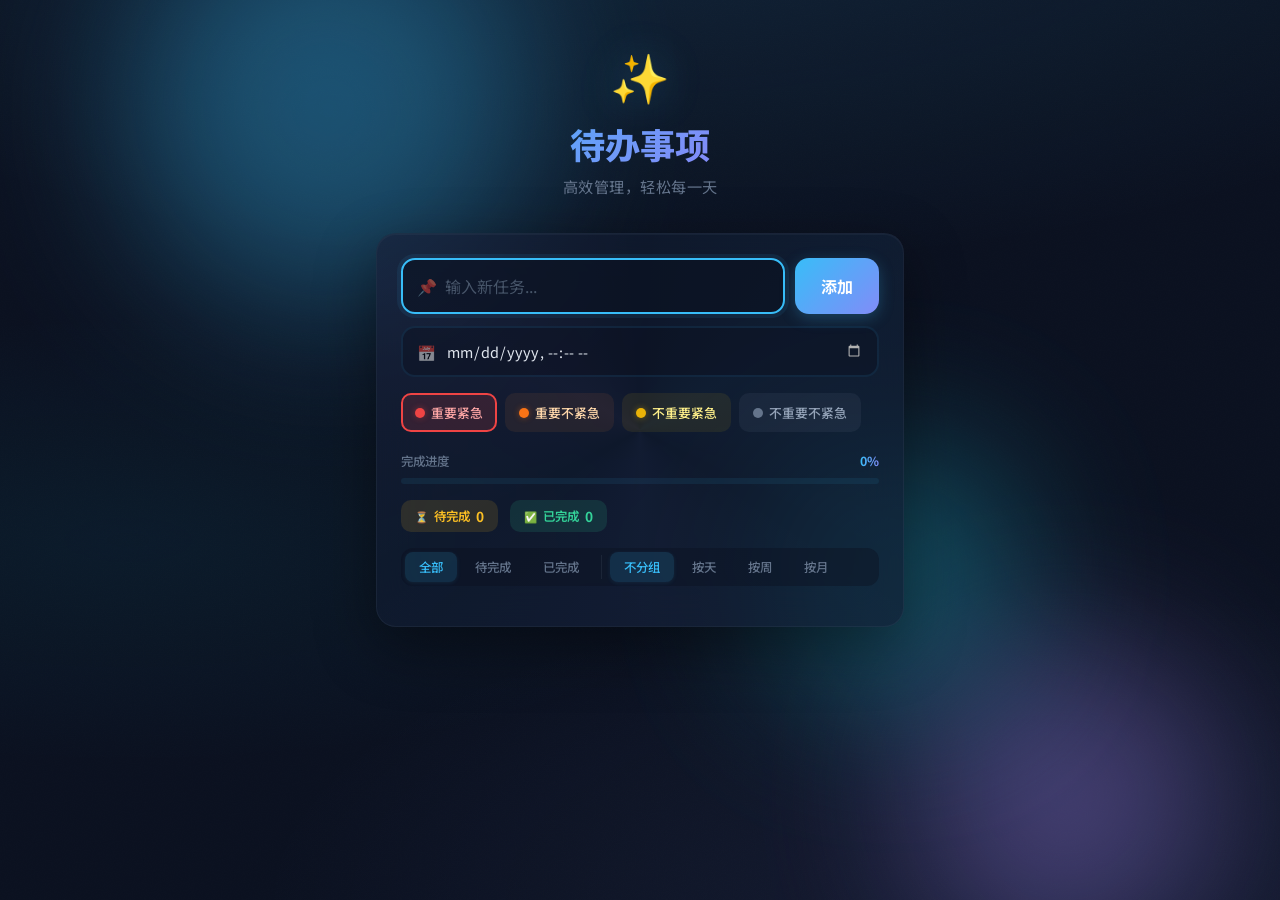
==== commit 3fc855a4: "feat: 待办事项应用 - Supabase云端同步" ====
--- a/index.html
+++ b/index.html
@@ -95,6 +95,7 @@
         </div>
     </div>
 
+    <script src="js/supabase.min.js"></script>
     <script src="js/app.js"></script>
 </body>
 </html>
--- a/css/style.css
+++ b/css/style.css
@@ -378,7 +378,7 @@
 
 /* ===== Task Item ===== */
 .task-item {
-    display: flex; align-items: center; gap: 12px;
+    display: flex; align-items: flex-start; gap: 10px;
     background: rgba(11, 17, 32, 0.5);
     border: 1px solid rgba(148, 163, 184, 0.06);
     padding: 14px 16px; border-radius: 14px;
@@ -401,6 +401,14 @@
 .task-item.p-not-urgent-important { border-left-color: #f97316; }
 .task-item.p-urgent-not-important { border-left-color: #eab308; }
 .task-item.p-not-urgent-not-important { border-left-color: #64748b; }
+
+.task-item-content {
+    flex: 1;
+    min-width: 0;
+    display: flex;
+    align-items: center;
+    gap: 10px;
+}
 
 /* ===== Custom Checkbox ===== */
 .task-item input[type="checkbox"] {
@@ -461,8 +469,18 @@
 
 /* ===== Task Meta ===== */
 .task-meta {
-    display: flex; align-items: center; gap: 8px; flex-shrink: 0;
-}
+    display: flex; align-items: center; gap: 8px;
+    padding-left: 32px;
+    flex-wrap: wrap;
+}
+.overdue-label {
+    font-size: 0.7em; font-weight: 700;
+    color: #f87171;
+    margin-left: 4px;
+    white-space: nowrap;
+}
+.task-item.overdue .task-text { color: #fca5a5; }
+.task-item.overdue .task-text.done { color: #334155; opacity: 0.7; }
 .task-badge {
     font-size: 0.65em; padding: 2px 8px; border-radius: 6px;
     font-weight: 700; white-space: nowrap; letter-spacing: 0.3px;
@@ -492,7 +510,9 @@
     background: rgba(239, 68, 68, 0.08); color: #f87171;
     font-size: 1.1em; cursor: pointer;
     display: flex; align-items: center; justify-content: center;
-    flex-shrink: 0; transition: all 0.2s; opacity: 0;
+    flex-shrink: 0; transition: all 0.2s;
+    opacity: 0;
+    margin-left: auto;
 }
 .task-item:hover .delete-btn { opacity: 1; }
 .delete-btn:hover {
@@ -566,6 +586,14 @@
     .priority-selector label { padding: 6px 10px; font-size: 0.75em; }
     .toolbar { padding: 3px; gap: 4px; }
     .toolbar button { padding: 5px 10px; font-size: 0.72em; }
-    .task-item { padding: 12px 14px; }
+    .task-item { padding: 10px 12px; gap: 6px; }
+    .task-item-content { gap: 8px; }
+    .task-meta { padding-left: 30px; gap: 6px; }
+    .task-text { font-size: 0.88em; }
+    .overdue-label { font-size: 0.65em; }
+    .task-badge { font-size: 0.6em; padding: 1px 6px; }
+    .task-due { font-size: 0.62em; padding: 1px 6px; }
+    .task-time { font-size: 0.65em; }
+    .delete-btn { opacity: 1; width: 28px; height: 28px; font-size: 1em; }
     .card-footer { flex-direction: column; gap: 10px; align-items: stretch; text-align: center; }
 }
